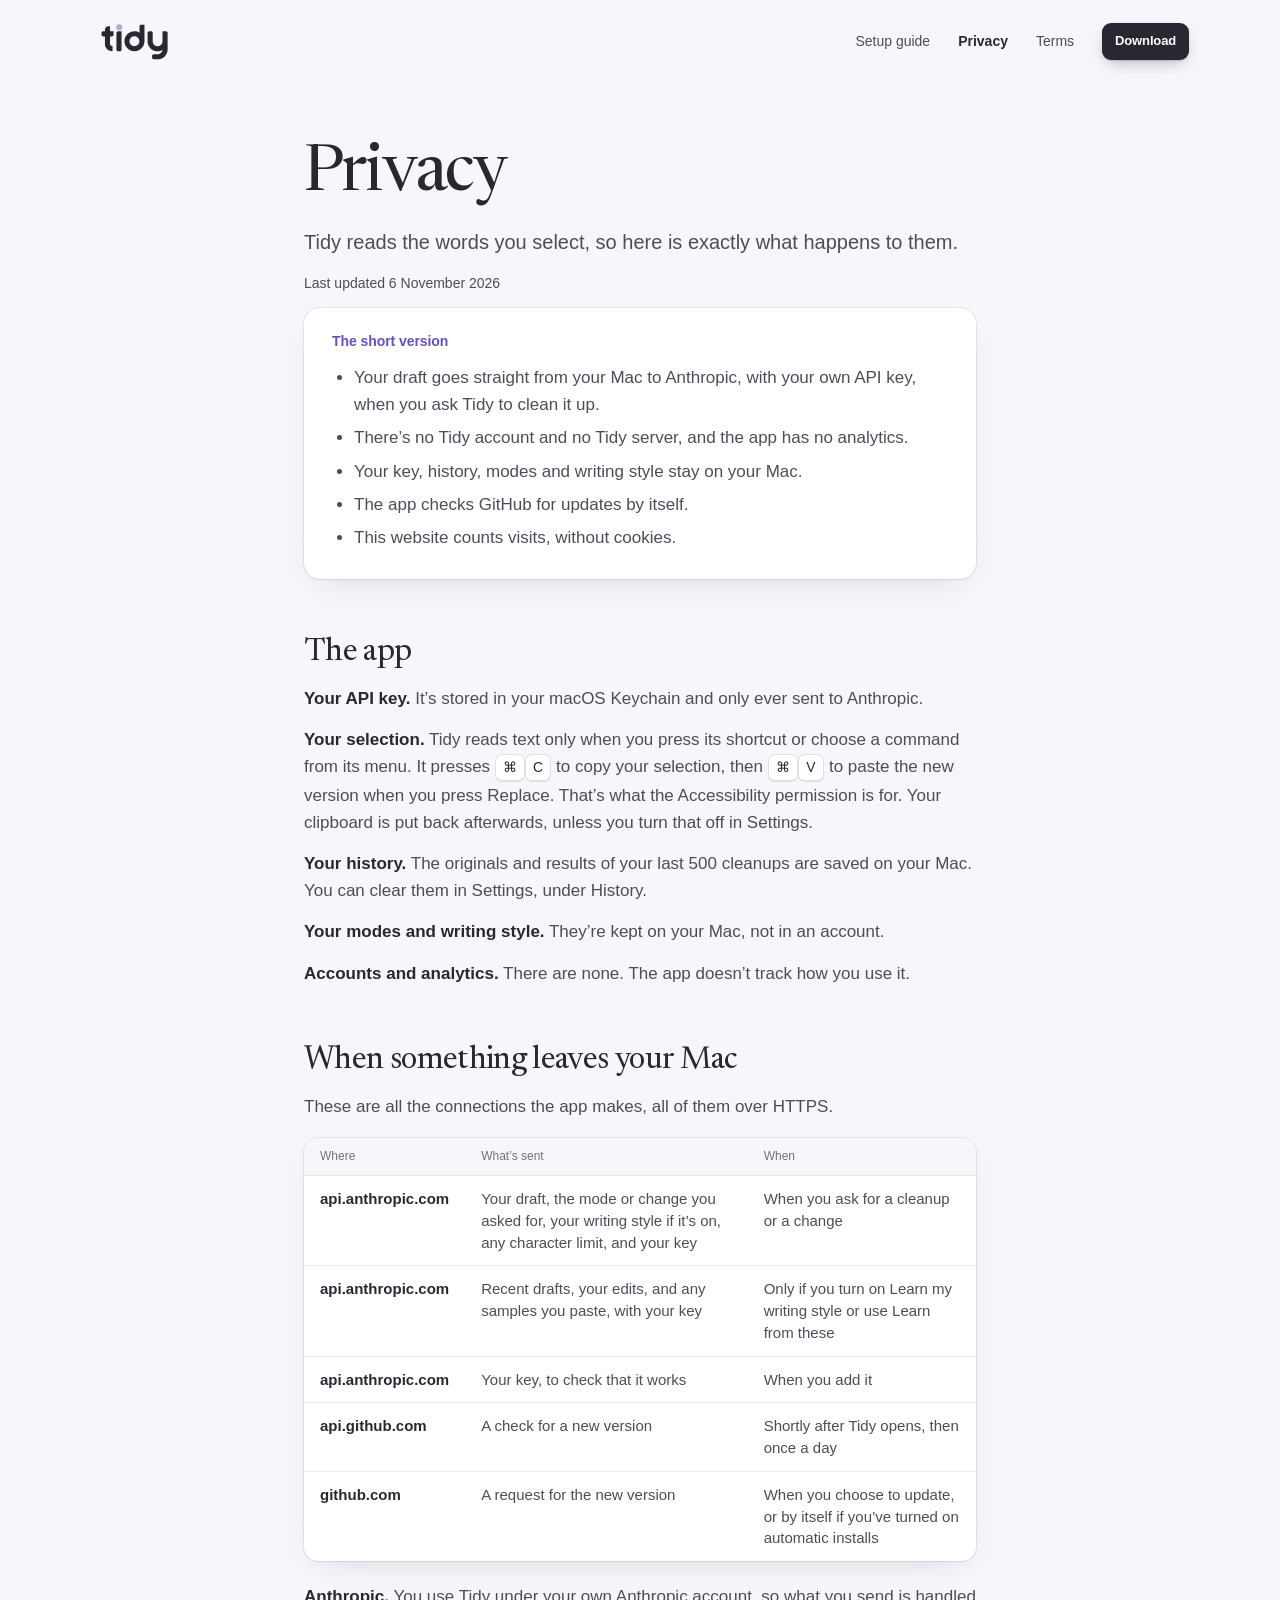
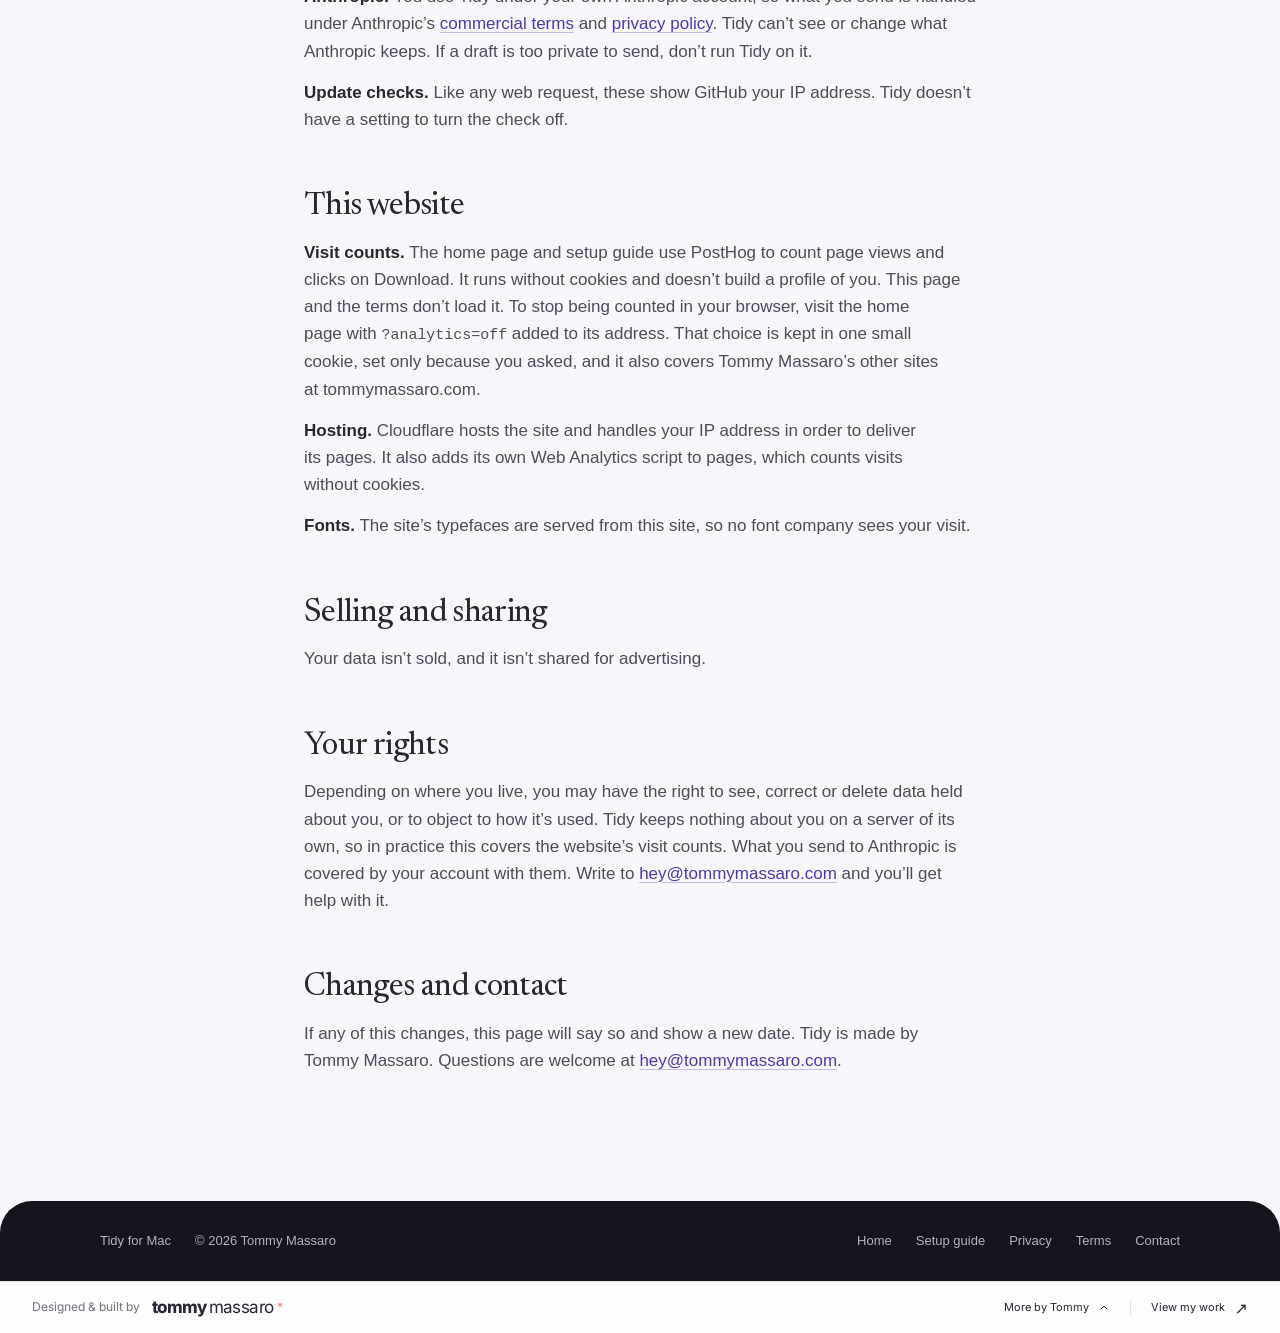
==== site/privacy.html @ 7320400c "Add privacy, terms and setup guide pages to the site Tidy's site gets the pages Mark's has: /privacy" ====
<!doctype html>
<html lang="en">
<head>
<meta charset="utf-8">
<meta name="viewport" content="width=device-width, initial-scale=1">
<title>Privacy: Tidy for Mac</title>
<meta name="description" content="What Tidy does with your words. Your draft goes straight to Anthropic with your own key. There's no account and no Tidy server, and everything else stays on your Mac.">
<meta name="color-scheme" content="light">
<meta name="theme-color" content="#f7f6fb">
<link rel="icon" type="image/png" href="assets/favicon.png?v=2">
<link rel="icon" type="image/svg+xml" href="assets/tidy-app-icon.svg?v=2">
<link rel="canonical" href="https://tidy-app.tommymassaro.com/privacy">
<link rel="stylesheet" href="assets/page.css">
</head>
<body>

<header class="bar">
  <div class="top">
    <a class="wordmark" href="./" aria-label="Tidy home"><img src="assets/tidy-app-wordmark.svg" width="67" height="37" alt="Tidy"></a>
    <nav aria-label="Primary">
      <a class="hide-small" href="setup">Setup guide</a>
      <a class="hide-small" href="privacy" aria-current="page">Privacy</a>
      <a class="hide-small" href="terms">Terms</a>
      <a class="button" href="https://github.com/tmass1/tidy/releases/latest/download/Tidy.zip">Download</a>
    </nav>
  </div>
</header>

<main class="doc">
  <h1>Privacy</h1>
  <p class="lede">Tidy reads the words you select, so here is exactly what happens to them.</p>
  <p class="date">Last updated 6 November 2026</p>

  <section class="short" aria-labelledby="short">
    <h2 id="short">The short version</h2>
    <ul>
      <li>Your draft goes straight from your Mac to Anthropic, with your own API key, when you ask Tidy to clean it up.</li>
      <li>There’s no Tidy account and no Tidy server, and the app has no analytics.</li>
      <li>Your key, history, modes and writing style stay on your Mac.</li>
      <li>The app checks GitHub for updates by itself.</li>
      <li>This website counts visits, without cookies.</li>
    </ul>
  </section>

  <h2>The app</h2>
  <p><strong>Your API key.</strong> It’s stored in your macOS Keychain and only ever sent to Anthropic.</p>
  <p><strong>Your selection.</strong> Tidy reads text only when you press its shortcut or choose a command from its menu. It presses <kbd>⌘</kbd><kbd>C</kbd> to copy your selection, then <kbd>⌘</kbd><kbd>V</kbd> to paste the new version when you press Replace. That’s what the Accessibility permission is for. Your clipboard is put back afterwards, unless you turn that off in Settings.</p>
  <p><strong>Your history.</strong> The originals and results of your last 500 cleanups are saved on your Mac. You can clear them in Settings, under History.</p>
  <p><strong>Your modes and writing style.</strong> They’re kept on your Mac, not in an account.</p>
  <p><strong>Accounts and analytics.</strong> There are none. The app doesn’t track how you use it.</p>

  <h2>When something leaves your Mac</h2>
  <p>These are all the connections the app makes, all of them over HTTPS.</p>
  <div class="table-card">
    <table>
      <thead><tr><th scope="col">Where</th><th scope="col">What’s sent</th><th scope="col">When</th></tr></thead>
      <tbody>
        <tr><td>api.anthropic.com</td><td>Your draft, the mode or change you asked for, your writing style if it’s on, any character limit, and your key</td><td>When you ask for a cleanup or a change</td></tr>
        <tr><td>api.anthropic.com</td><td>Recent drafts, your edits, and any samples you paste, with your key</td><td>Only if you turn on Learn my writing style or use Learn from these</td></tr>
        <tr><td>api.anthropic.com</td><td>Your key, to check that it works</td><td>When you add it</td></tr>
        <tr><td>api.github.com</td><td>A check for a new version</td><td>Shortly after Tidy opens, then once a day</td></tr>
        <tr><td>github.com</td><td>A request for the new version</td><td>When you choose to update, or by itself if you’ve turned on automatic installs</td></tr>
      </tbody>
    </table>
  </div>
  <p><strong>Anthropic.</strong> You use Tidy under your own Anthropic account, so what you send is handled under Anthropic’s <a href="https://www.anthropic.com/legal/commercial-terms">commercial terms</a> and <a href="https://www.anthropic.com/legal/privacy">privacy policy</a>. Tidy can’t see or change what Anthropic keeps. If a draft is too private to send, don’t run Tidy on it.</p>
  <p><strong>Update checks.</strong> Like any web request, these show GitHub your IP address. Tidy doesn’t have a setting to turn the check off.</p>

  <h2>This website</h2>
  <p><strong>Visit counts.</strong> The home page and setup guide use PostHog to count page views and clicks on Download. It runs without cookies and doesn’t build a profile of you. This page and the terms don’t load it. To stop being counted in your browser, visit the home page with <code>?analytics=off</code> added to its address. That choice is kept in one small cookie, set only because you asked, and it also covers Tommy Massaro’s other sites at tommymassaro.com.</p>
  <p><strong>Hosting.</strong> Cloudflare hosts the site and handles your IP address in order to deliver its pages. It also adds its own Web Analytics script to pages, which counts visits without cookies.</p>
  <p><strong>Fonts.</strong> The site’s typefaces are served from this site, so no font company sees your visit.</p>

  <h2>Selling and sharing</h2>
  <p>Your data isn’t sold, and it isn’t shared for advertising.</p>

  <h2>Your rights</h2>
  <p>Depending on where you live, you may have the right to see, correct or delete data held about you, or to object to how it’s used. Tidy keeps nothing about you on a server of its own, so in practice this covers the website’s visit counts. What you send to Anthropic is covered by your account with them. Write to <a href="mailto:hey@tommymassaro.com">hey@tommymassaro.com</a> and you’ll get help with it.</p>

  <h2>Changes and contact</h2>
  <p>If any of this changes, this page will say so and show a new date. Tidy is made by Tommy Massaro. Questions are welcome at <a href="mailto:hey@tommymassaro.com">hey@tommymassaro.com</a>.</p>
</main>

<footer class="site-foot">
  <div class="foot-bottom">
    <span>Tidy for Mac</span>
    <span>© 2026 Tommy Massaro</span>
    <span class="spacer"></span>
    <a href="./">Home</a>
    <a href="setup">Setup guide</a>
    <a href="privacy">Privacy</a>
    <a href="terms">Terms</a>
    <a href="mailto:hey@tommymassaro.com">Contact</a>
  </div>
</footer>

<tommy-signature appearance="light" current-product="tidy"></tommy-signature>
<script type="module" src="signature/signature.js"></script>
<script src="assets/page.js"></script>
</body>
</html>
---- site/assets/page.css ----
/* The site's reading pages: privacy, terms and the setup guide. Same tokens and parts as index.html
   (the app's Lens palette, Sources/Tidy/Theme.swift, light), in a single column for long text. */
@font-face {
  font-family: "Newsreader"; font-style: normal; font-weight: 300 700; font-display: swap;
  src: url(fonts/newsreader.woff2) format("woff2");
}
/* The signature bar's Inter and its place at the end of the page: see the note in index.html. */
@font-face {
  font-family: SignatureInter; font-weight: 100 900; font-display: swap;
  src: url(../signature/assets/inter.woff2) format("woff2");
}
tommy-signature { transform: translateZ(0); }

:root {
  color-scheme: light;
  --page: #f7f6fb;
  --white: #ffffff;
  --ink: #292832;
  --body: #4f4c5a;
  --muted: #74717f;
  --rule: #aca2bd38;
  --layer: #ecebf4;
  --accent: #6350c5;
  --accent-ink: #4b3ba6;
  --accent-soft: #eee9ff;
  --action: #292832;
  --on-action: #ffffff;
  --serif: "Newsreader", "Iowan Old Style", Georgia, serif;
  --sans: -apple-system, BlinkMacSystemFont, "SF Pro Text", "Helvetica Neue", sans-serif;
  --mono: ui-monospace, "SF Mono", Menlo, monospace;
  --card-shadow: 0 1px 2px #2720360f, 0 12px 32px -16px #2720362e;
}

* { box-sizing: border-box; }
html { -webkit-text-size-adjust: 100%; scroll-behavior: smooth; }
body {
  margin: 0; background: var(--page); color: var(--ink);
  font: 17px/1.6 var(--sans); -webkit-font-smoothing: antialiased; font-feature-settings: "kern";
}
a { color: inherit; }
a:focus-visible { outline: 2px solid var(--accent); outline-offset: 4px; border-radius: 6px; }
img { display: block; max-width: 100%; height: auto; }
p, li { text-wrap: pretty; }
kbd {
  font: inherit; font-size: 0.82em; display: inline-block; min-width: 1.9em; padding: 1px 7px;
  border: 1px solid #aca2bd59; border-bottom-width: 2px; border-radius: 7px;
  background: var(--white); text-align: center; line-height: 1.6; white-space: nowrap; color: var(--ink);
}

/* Top bar */
.bar { position: sticky; top: 0; z-index: 50; padding: 12px 20px 0; }
.top {
  display: flex; align-items: center; gap: 30px; max-width: 1120px; margin: 0 auto; padding: 10px 10px 10px 20px;
  border-radius: 18px; border: 1px solid transparent;
  transition: background-color .25s, border-color .25s, box-shadow .25s, -webkit-backdrop-filter .25s, backdrop-filter .25s;
}
.bar.scrolled .top {
  background: #fcfcffb8; border-color: #ffffffcc;
  -webkit-backdrop-filter: blur(20px) saturate(1.8); backdrop-filter: blur(20px) saturate(1.8);
  box-shadow: 0 0 0 1px #aca2bd2e, 0 12px 32px -16px #27203647;
}
.wordmark { display: inline-flex; align-items: center; flex: none; text-decoration: none; }
.wordmark img { width: 67px; height: 37px; }
.top nav { margin-left: auto; display: flex; align-items: center; gap: 28px; font-size: 14px; }
.top nav a:not(.button) { color: var(--body); text-decoration: none; }
.top nav a:not(.button):hover, .top nav a[aria-current] { color: var(--ink); }
.top nav a[aria-current] { font-weight: 550; }
.button {
  display: inline-flex; align-items: center; background: var(--action); color: var(--on-action);
  text-decoration: none; font-weight: 550; font-size: 13px; letter-spacing: -0.15px;
  border-radius: 9px; padding: 8px 13px;
  box-shadow: 0 1px 1px #27203626, 0 6px 16px -6px #27203666;
  transition: transform .15s, box-shadow .15s;
}
.button:hover { transform: translateY(-1px); box-shadow: 0 1px 1px #27203626, 0 10px 22px -8px #27203680; }

/* The reading column */
.doc { max-width: 720px; margin: 0 auto; padding: 72px 24px 112px; }
.doc h1, .doc h2 { font-family: var(--serif); font-weight: 420; font-optical-sizing: auto; text-wrap: balance; color: var(--ink); }
.doc h1 { font-size: 64px; line-height: 1; letter-spacing: -0.028em; margin: 0 0 20px; }
.doc h2 { font-size: 32px; line-height: 1.12; letter-spacing: -0.02em; margin: 56px 0 14px; scroll-margin-top: 84px; }
.doc h3 { font-size: 17px; line-height: 1.35; font-weight: 600; letter-spacing: -0.012em; margin: 28px 0 6px; scroll-margin-top: 84px; }
.doc p, .doc ul, .doc ol { color: var(--body); margin: 0 0 14px; }
.doc ul, .doc ol { padding-left: 22px; }
.doc li { margin-bottom: 6px; }
.doc strong { color: var(--ink); font-weight: 600; }
.doc a:not(.button) { color: var(--accent-ink); text-decoration: underline; text-decoration-color: #4b3ba64d; text-underline-offset: 3px; }
.doc a:not(.button):hover { text-decoration-color: currentColor; }
.lede { font-size: 20px; line-height: 1.55; color: var(--body); margin: 0 0 12px; }
.date { font-size: 14px; color: var(--muted); margin: 0 0 36px; }

/* The short version */
.short { padding: 24px 28px 14px; margin: 0 0 8px; border-radius: 16px; background: var(--white); box-shadow: 0 0 0 1px var(--rule), var(--card-shadow); }
.doc .short h2 { font-family: var(--sans); font-size: 14px; font-weight: 600; line-height: 1.4; letter-spacing: -0.005em; color: var(--accent); margin: 0 0 12px; }

/* The connections table on the privacy page */
.table-card { margin: 18px 0 22px; border-radius: 14px; overflow: hidden; background: var(--white); box-shadow: 0 0 0 1px var(--rule), var(--card-shadow); }
.doc table { width: 100%; border-collapse: collapse; font-size: 15px; line-height: 1.45; }
.doc th { padding: 10px 16px; font-size: 12px; font-weight: 500; color: var(--muted); text-align: left; background: #f0edf780; }
.doc td { padding: 12px 16px; border-top: 1px solid var(--rule); color: var(--body); vertical-align: top; }
.doc td:first-child { color: var(--ink); font-weight: 550; white-space: nowrap; }

/* Setup guide */
.steps { list-style: none; padding: 0; margin: 20px 0 0; counter-reset: step; }
.doc .steps > li { position: relative; padding: 0 0 26px 48px; margin: 0; counter-increment: step; }
.steps > li::before {
  content: counter(step); position: absolute; left: 0; top: 0; width: 30px; height: 30px; border-radius: 50%;
  display: grid; place-items: center; font-size: 14px; font-weight: 600; color: var(--accent-ink); background: var(--accent-soft);
}
.doc .steps h3 { margin: 2px 0 6px; }
.doc .steps p:last-child { margin-bottom: 0; }
.doc pre {
  margin: 0 0 14px; padding: 14px 16px; overflow-x: auto; border-radius: 12px; background: var(--white);
  box-shadow: 0 0 0 1px var(--rule); font: 13px/1.6 var(--mono); color: var(--ink);
}
.doc code { font-family: var(--mono); font-size: 0.88em; }
.doc .message { display: block; margin: 0 0 4px; color: var(--ink); font-weight: 600; letter-spacing: -0.012em; }

/* Footer: the app's dark palette, as on the home page, without the banner. */
.site-foot { --ink: #f0eef7; --muted: #b6b1c4; --rule: #b9aaca25; --accent: #bcabff; color: var(--muted); background: #16141c; border-radius: 32px 32px 0 0; }
.site-foot a { color: inherit; text-decoration: none; }
.site-foot a:focus-visible { outline-color: var(--accent); }
.foot-bottom { display: flex; align-items: center; gap: 24px; flex-wrap: wrap; max-width: 1160px; margin: 0 auto; padding: 30px 40px; font-size: 13px; }
.foot-bottom .spacer { flex: 1; }
.foot-bottom a:hover { color: var(--ink); }

@media (max-width: 720px) {
  .top { gap: 16px; }
  .top nav { gap: 16px; }
  .top nav .hide-small { display: none; }
  .doc { padding: 44px 20px 80px; }
  .doc h1 { font-size: 46px; }
  .doc h2 { font-size: 28px; margin-top: 44px; }
  .lede { font-size: 18px; }
  .short { padding: 20px 20px 10px; }
  .doc thead { display: none; }
  .doc tr { display: block; padding: 12px 16px; border-top: 1px solid var(--rule); }
  .doc tbody tr:first-child { border-top: 0; }
  .doc td { display: block; padding: 0; border: 0; }
  .doc td:first-child { white-space: normal; margin-bottom: 2px; }
  .doc td + td { margin-top: 2px; }
  .site-foot { border-radius: 24px 24px 0 0; }
  .foot-bottom { gap: 12px 20px; padding: 26px 20px; }
  .foot-bottom .spacer { flex-basis: 100%; height: 0; }
}
@media (prefers-reduced-motion: reduce) { * { transition: none !important; scroll-behavior: auto !important; } }
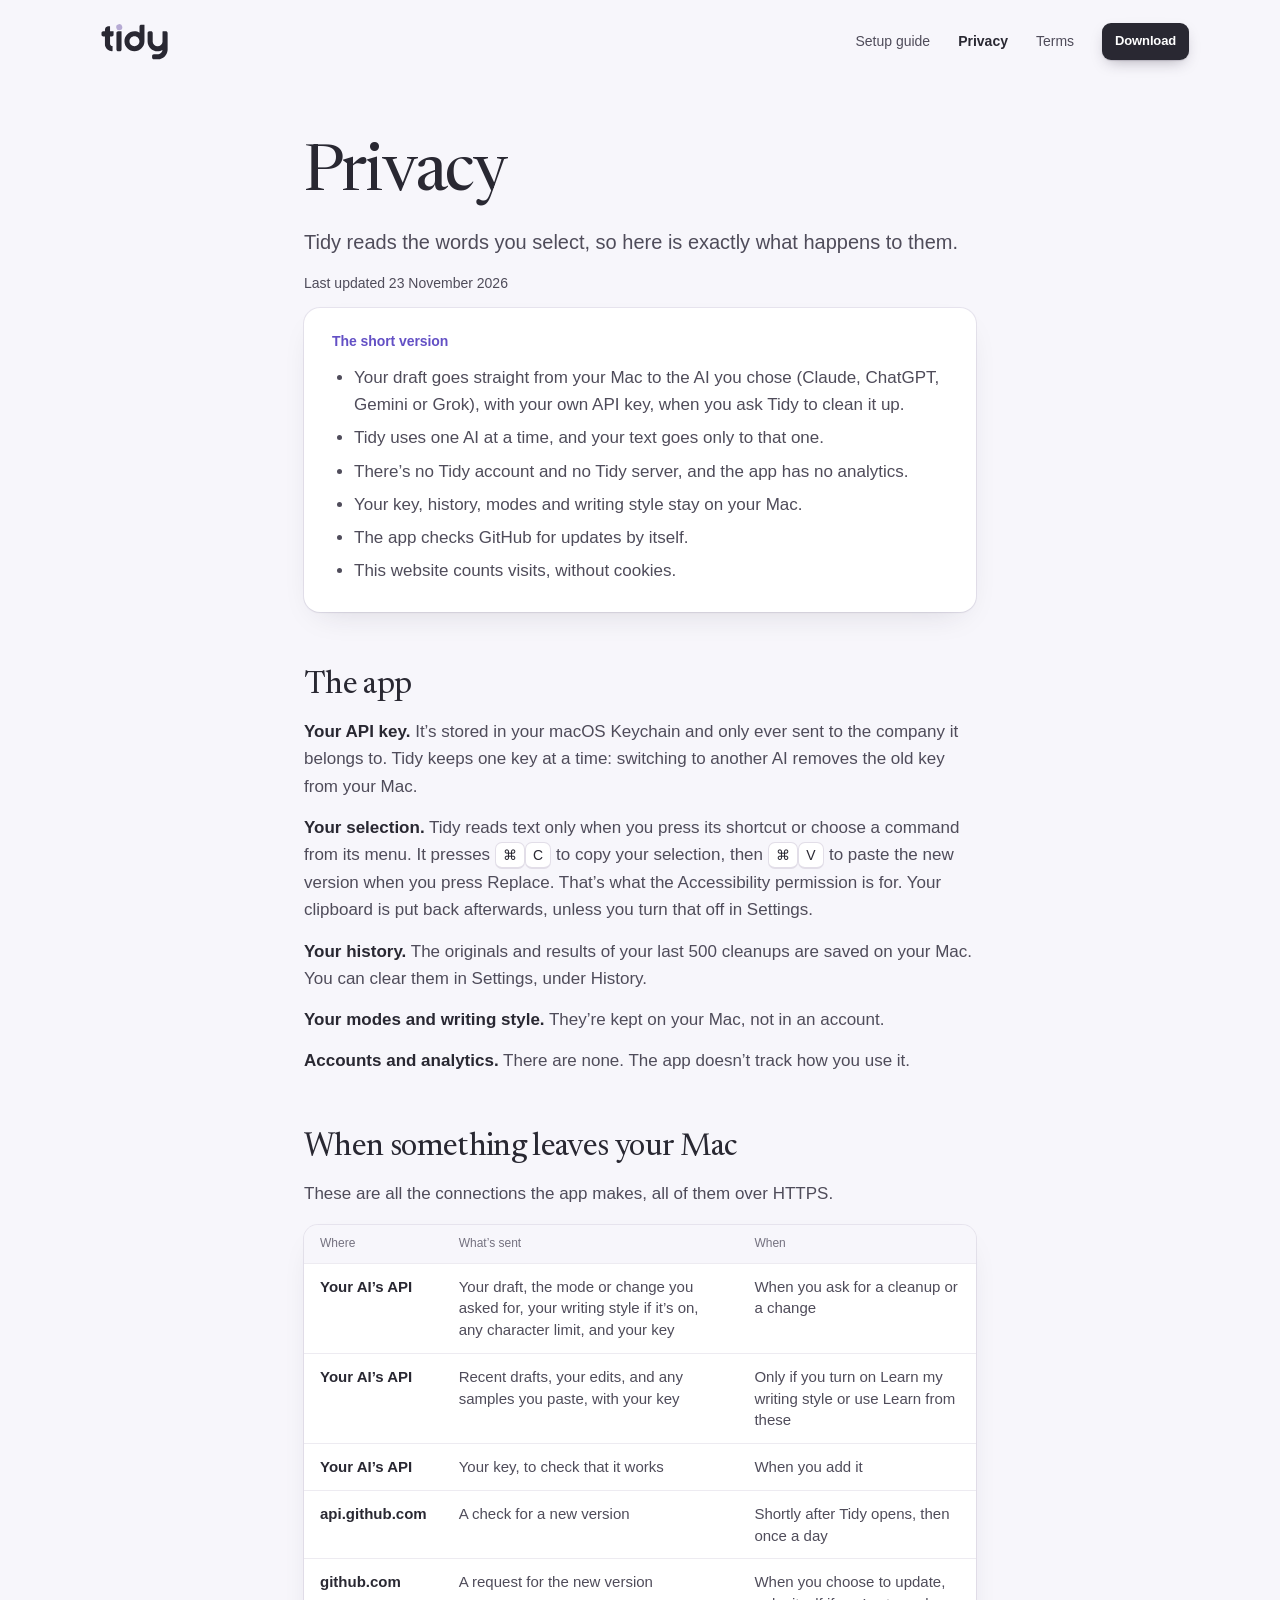
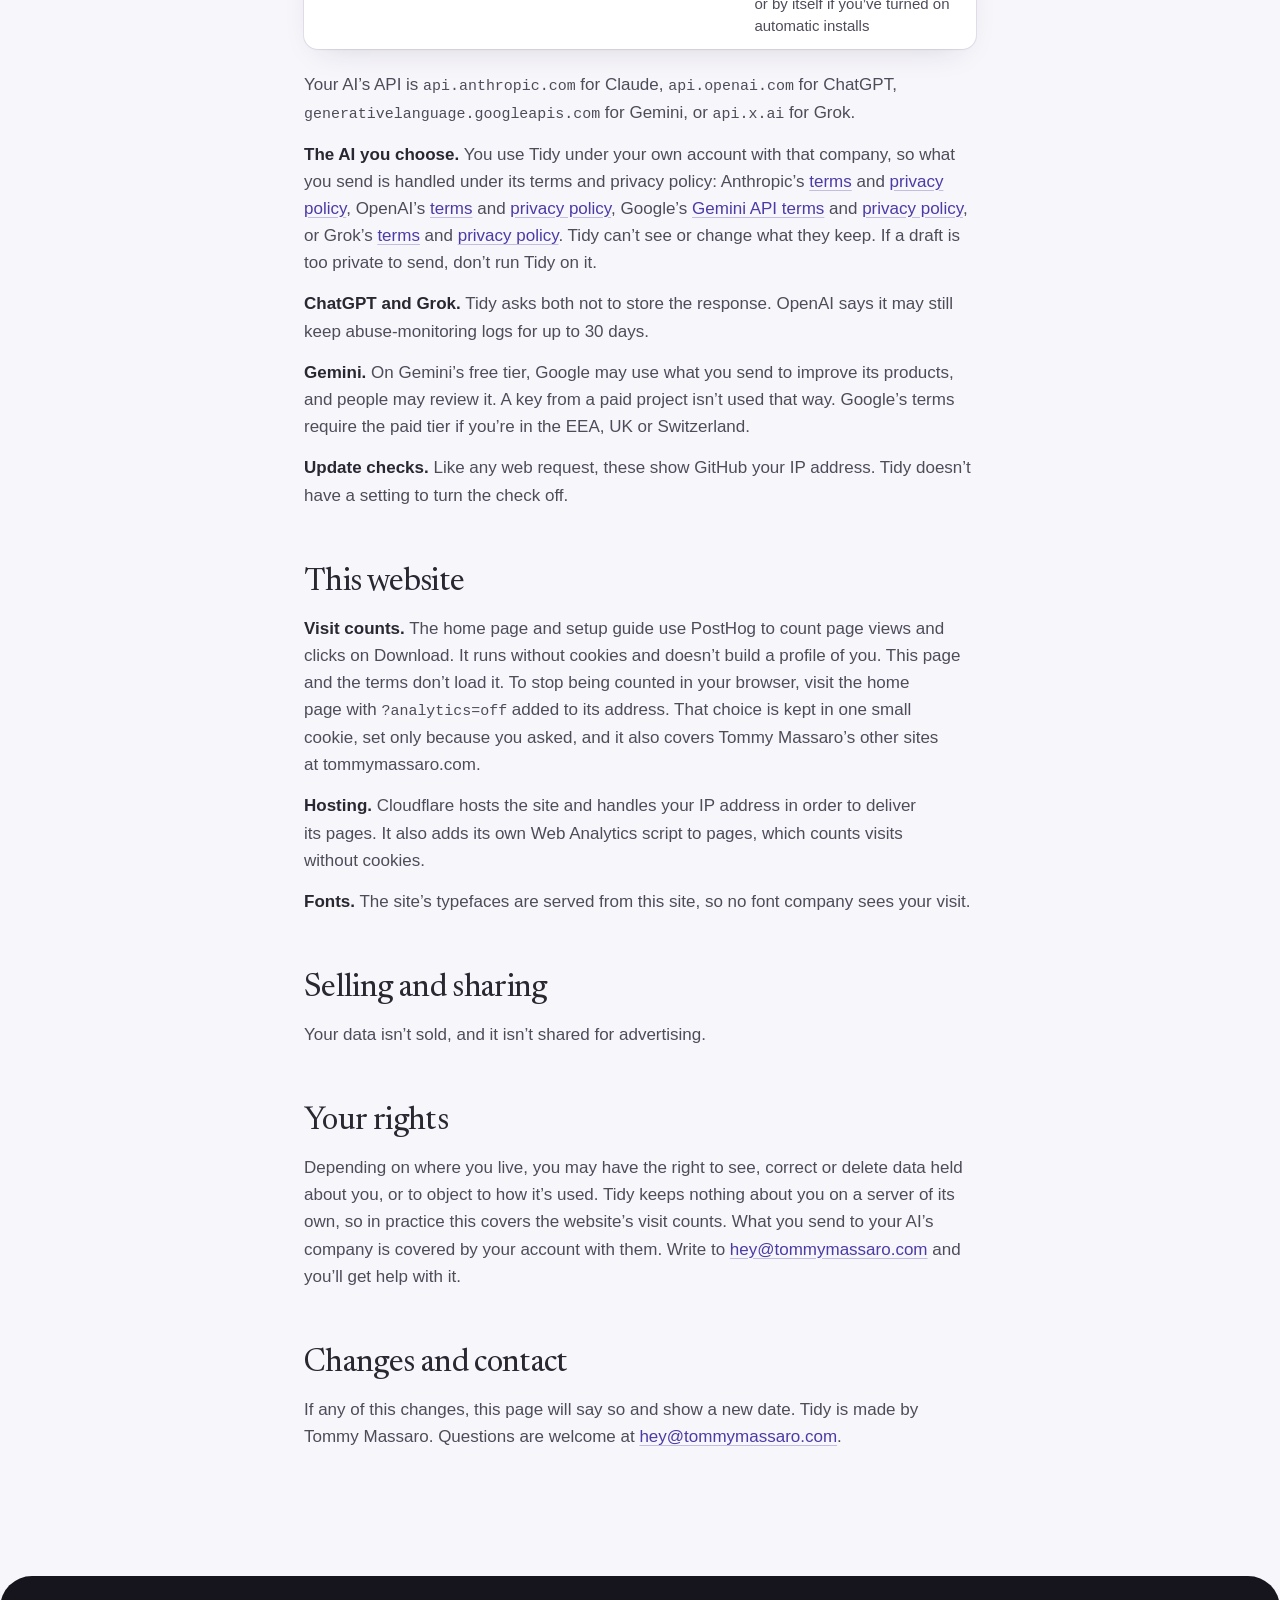
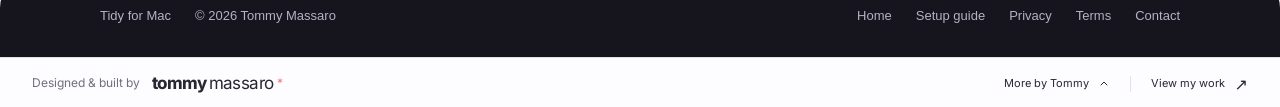
==== commit 41198d89: "The site describes the four AIs The home page, Privacy, Terms and Setup guide said Tidy uses Anthrop" ====
--- a/site/privacy.html
+++ b/site/privacy.html
@@ -4,7 +4,7 @@
 <meta charset="utf-8">
 <meta name="viewport" content="width=device-width, initial-scale=1">
 <title>Privacy: Tidy for Mac</title>
-<meta name="description" content="What Tidy does with your words. Your draft goes straight to Anthropic with your own key. There's no account and no Tidy server, and everything else stays on your Mac.">
+<meta name="description" content="What Tidy does with your words. Your draft goes straight to the AI you choose, with your own key. There's no account and no Tidy server, and everything else stays on your Mac.">
 <meta name="color-scheme" content="light">
 <meta name="theme-color" content="#f7f6fb">
 <link rel="icon" type="image/png" href="assets/favicon.png?v=2">
@@ -29,12 +29,13 @@
 <main class="doc">
   <h1>Privacy</h1>
   <p class="lede">Tidy reads the words you select, so here is exactly what happens to them.</p>
-  <p class="date">Last updated 6 November 2026</p>
+  <p class="date">Last updated 23 November 2026</p>
 
   <section class="short" aria-labelledby="short">
     <h2 id="short">The short version</h2>
     <ul>
-      <li>Your draft goes straight from your Mac to Anthropic, with your own API key, when you ask Tidy to clean it up.</li>
+      <li>Your draft goes straight from your Mac to the AI you chose (Claude, ChatGPT, Gemini or Grok), with your own API key, when you ask Tidy to clean it up.</li>
+      <li>Tidy uses one AI at a time, and your text goes only to that one.</li>
       <li>There’s no Tidy account and no Tidy server, and the app has no analytics.</li>
       <li>Your key, history, modes and writing style stay on your Mac.</li>
       <li>The app checks GitHub for updates by itself.</li>
@@ -43,7 +44,7 @@
   </section>
 
   <h2>The app</h2>
-  <p><strong>Your API key.</strong> It’s stored in your macOS Keychain and only ever sent to Anthropic.</p>
+  <p><strong>Your API key.</strong> It’s stored in your macOS Keychain and only ever sent to the company it belongs to. Tidy keeps one key at a time: switching to another AI removes the old key from your Mac.</p>
   <p><strong>Your selection.</strong> Tidy reads text only when you press its shortcut or choose a command from its menu. It presses <kbd>⌘</kbd><kbd>C</kbd> to copy your selection, then <kbd>⌘</kbd><kbd>V</kbd> to paste the new version when you press Replace. That’s what the Accessibility permission is for. Your clipboard is put back afterwards, unless you turn that off in Settings.</p>
   <p><strong>Your history.</strong> The originals and results of your last 500 cleanups are saved on your Mac. You can clear them in Settings, under History.</p>
   <p><strong>Your modes and writing style.</strong> They’re kept on your Mac, not in an account.</p>
@@ -55,15 +56,18 @@
     <table>
       <thead><tr><th scope="col">Where</th><th scope="col">What’s sent</th><th scope="col">When</th></tr></thead>
       <tbody>
-        <tr><td>api.anthropic.com</td><td>Your draft, the mode or change you asked for, your writing style if it’s on, any character limit, and your key</td><td>When you ask for a cleanup or a change</td></tr>
-        <tr><td>api.anthropic.com</td><td>Recent drafts, your edits, and any samples you paste, with your key</td><td>Only if you turn on Learn my writing style or use Learn from these</td></tr>
-        <tr><td>api.anthropic.com</td><td>Your key, to check that it works</td><td>When you add it</td></tr>
+        <tr><td>Your AI’s API</td><td>Your draft, the mode or change you asked for, your writing style if it’s on, any character limit, and your key</td><td>When you ask for a cleanup or a change</td></tr>
+        <tr><td>Your AI’s API</td><td>Recent drafts, your edits, and any samples you paste, with your key</td><td>Only if you turn on Learn my writing style or use Learn from these</td></tr>
+        <tr><td>Your AI’s API</td><td>Your key, to check that it works</td><td>When you add it</td></tr>
         <tr><td>api.github.com</td><td>A check for a new version</td><td>Shortly after Tidy opens, then once a day</td></tr>
         <tr><td>github.com</td><td>A request for the new version</td><td>When you choose to update, or by itself if you’ve turned on automatic installs</td></tr>
       </tbody>
     </table>
   </div>
-  <p><strong>Anthropic.</strong> You use Tidy under your own Anthropic account, so what you send is handled under Anthropic’s <a href="https://www.anthropic.com/legal/commercial-terms">commercial terms</a> and <a href="https://www.anthropic.com/legal/privacy">privacy policy</a>. Tidy can’t see or change what Anthropic keeps. If a draft is too private to send, don’t run Tidy on it.</p>
+  <p>Your AI’s API is <code>api.anthropic.com</code> for Claude, <code>api.openai.com</code> for ChatGPT, <code>generativelanguage.googleapis.com</code> for Gemini, or <code>api.x.ai</code> for Grok.</p>
+  <p><strong>The AI you choose.</strong> You use Tidy under your own account with that company, so what you send is handled under its terms and privacy policy: Anthropic’s <a href="https://www.anthropic.com/legal/commercial-terms">terms</a> and <a href="https://www.anthropic.com/legal/privacy">privacy policy</a>, OpenAI’s <a href="https://openai.com/policies/services-agreement/">terms</a> and <a href="https://openai.com/policies/privacy-policy/">privacy policy</a>, Google’s <a href="https://ai.google.dev/gemini-api/terms">Gemini API terms</a> and <a href="https://policies.google.com/privacy">privacy policy</a>, or Grok’s <a href="https://x.ai/legal">terms</a> and <a href="https://x.ai/legal/privacy-policy">privacy policy</a>. Tidy can’t see or change what they keep. If a draft is too private to send, don’t run Tidy on it.</p>
+  <p><strong>ChatGPT and Grok.</strong> Tidy asks both not to store the response. OpenAI says it may still keep abuse-monitoring logs for up to 30 days.</p>
+  <p><strong>Gemini.</strong> On Gemini’s free tier, Google may use what you send to improve its products, and people may review it. A key from a paid project isn’t used that way. Google’s terms require the paid tier if you’re in the EEA, UK or Switzerland.</p>
   <p><strong>Update checks.</strong> Like any web request, these show GitHub your IP address. Tidy doesn’t have a setting to turn the check off.</p>
 
   <h2>This website</h2>
@@ -75,7 +79,7 @@
   <p>Your data isn’t sold, and it isn’t shared for advertising.</p>
 
   <h2>Your rights</h2>
-  <p>Depending on where you live, you may have the right to see, correct or delete data held about you, or to object to how it’s used. Tidy keeps nothing about you on a server of its own, so in practice this covers the website’s visit counts. What you send to Anthropic is covered by your account with them. Write to <a href="mailto:hey@tommymassaro.com">hey@tommymassaro.com</a> and you’ll get help with it.</p>
+  <p>Depending on where you live, you may have the right to see, correct or delete data held about you, or to object to how it’s used. Tidy keeps nothing about you on a server of its own, so in practice this covers the website’s visit counts. What you send to your AI’s company is covered by your account with them. Write to <a href="mailto:hey@tommymassaro.com">hey@tommymassaro.com</a> and you’ll get help with it.</p>
 
   <h2>Changes and contact</h2>
   <p>If any of this changes, this page will say so and show a new date. Tidy is made by Tommy Massaro. Questions are welcome at <a href="mailto:hey@tommymassaro.com">hey@tommymassaro.com</a>.</p>
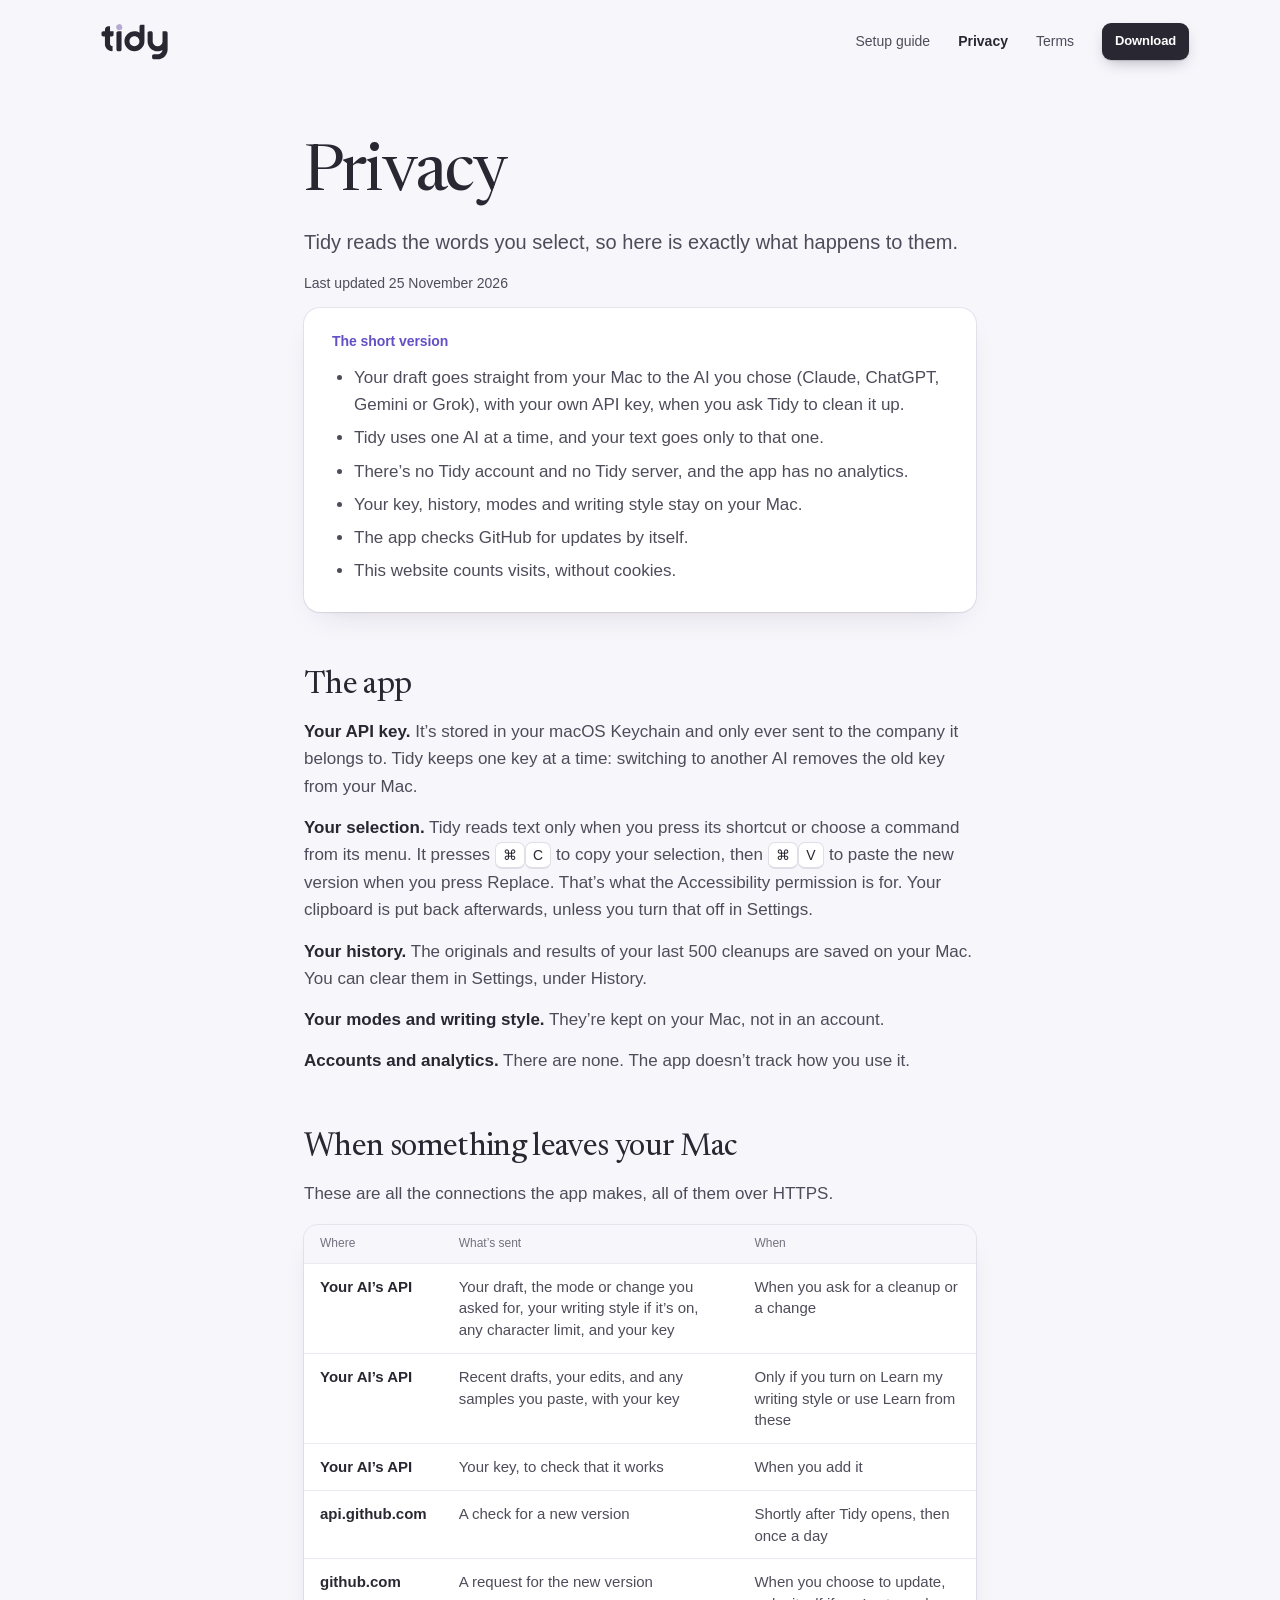
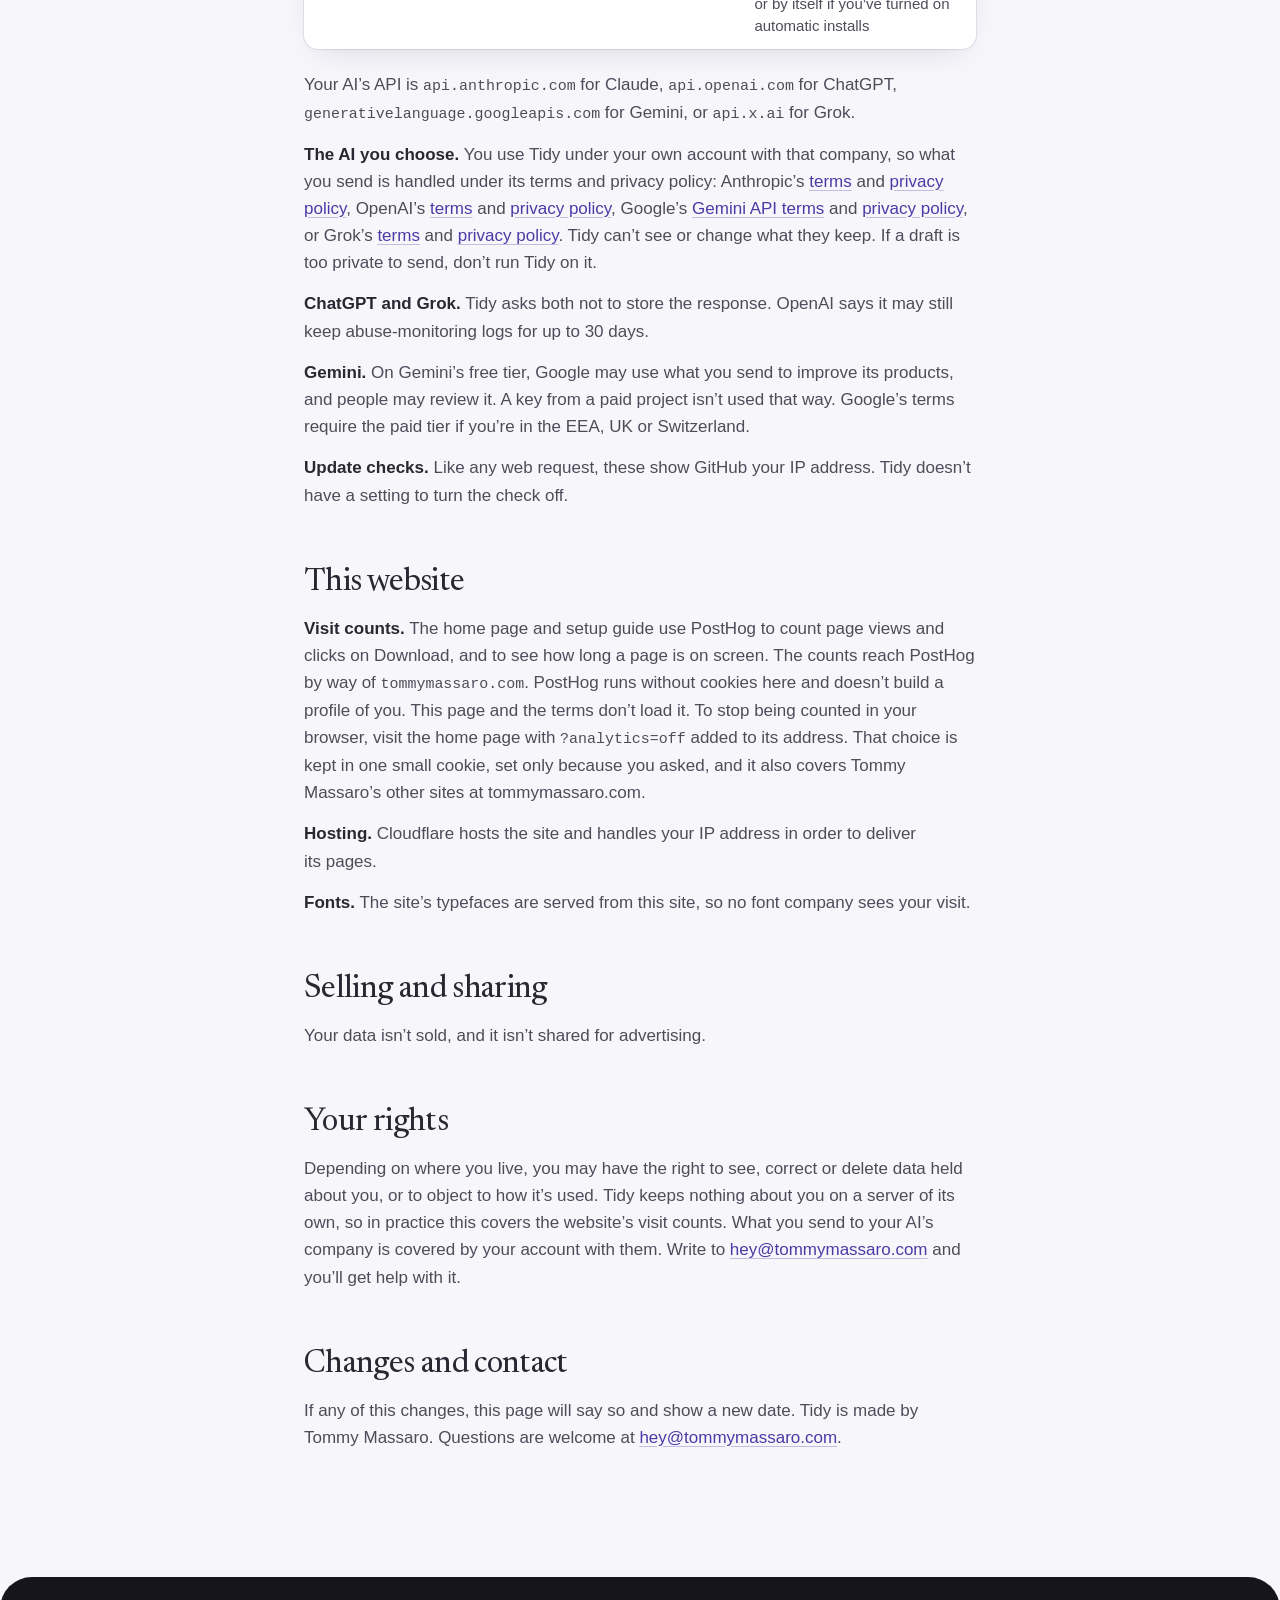
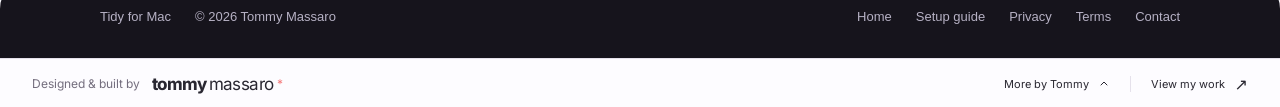
==== commit fd4d9552: "The site counts how long its pages are on screen, by way of tommymassaro.com PostHog's own leave eve" ====
--- a/site/privacy.html
+++ b/site/privacy.html
@@ -29,7 +29,7 @@
 <main class="doc">
   <h1>Privacy</h1>
   <p class="lede">Tidy reads the words you select, so here is exactly what happens to them.</p>
-  <p class="date">Last updated 23 November 2026</p>
+  <p class="date">Last updated 25 November 2026</p>
 
   <section class="short" aria-labelledby="short">
     <h2 id="short">The short version</h2>
@@ -71,8 +71,8 @@
   <p><strong>Update checks.</strong> Like any web request, these show GitHub your IP address. Tidy doesn’t have a setting to turn the check off.</p>
 
   <h2>This website</h2>
-  <p><strong>Visit counts.</strong> The home page and setup guide use PostHog to count page views and clicks on Download. It runs without cookies and doesn’t build a profile of you. This page and the terms don’t load it. To stop being counted in your browser, visit the home page with <code>?analytics=off</code> added to its address. That choice is kept in one small cookie, set only because you asked, and it also covers Tommy Massaro’s other sites at tommymassaro.com.</p>
-  <p><strong>Hosting.</strong> Cloudflare hosts the site and handles your IP address in order to deliver its pages. It also adds its own Web Analytics script to pages, which counts visits without cookies.</p>
+  <p><strong>Visit counts.</strong> The home page and setup guide use PostHog to count page views and clicks on Download, and to see how long a page is on screen. The counts reach PostHog by way of <code>tommymassaro.com</code>. PostHog runs without cookies here and doesn’t build a profile of you. This page and the terms don’t load it. To stop being counted in your browser, visit the home page with <code>?analytics=off</code> added to its address. That choice is kept in one small cookie, set only because you asked, and it also covers Tommy Massaro’s other sites at tommymassaro.com.</p>
+  <p><strong>Hosting.</strong> Cloudflare hosts the site and handles your IP address in order to deliver its pages.</p>
   <p><strong>Fonts.</strong> The site’s typefaces are served from this site, so no font company sees your visit.</p>
 
   <h2>Selling and sharing</h2>
